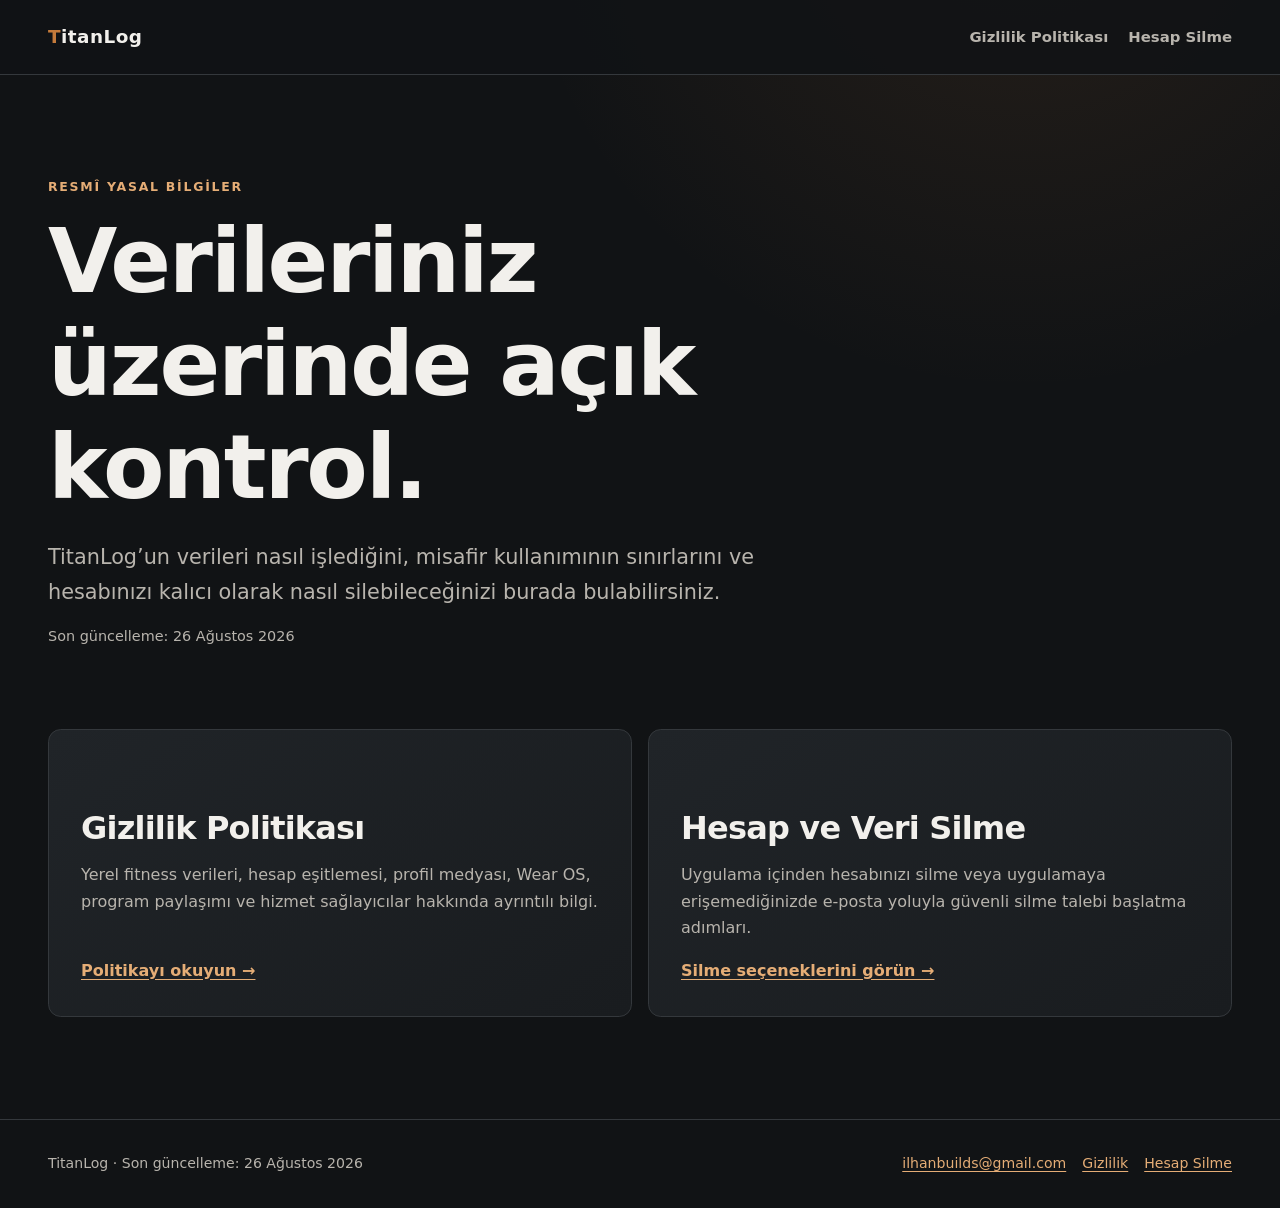
==== index.html @ ce4b29e2 "docs: publish TitanLog legal pages" ====
<!doctype html>
<html lang="tr">
  <head>
    <meta charset="utf-8" />
    <meta name="viewport" content="width=device-width, initial-scale=1" />
    <meta name="color-scheme" content="dark" />
    <meta name="theme-color" content="#111315" />
    <meta
      name="description"
      content="TitanLog resmi gizlilik politikası ve hesap silme bilgileri."
    />
    <title>TitanLog Yasal Bilgiler</title>
    <link rel="stylesheet" href="assets/styles.css" />
  </head>
  <body>
    <a class="skip-link" href="#main">İçeriğe geç</a>
    <header class="site-header">
      <div class="header-inner">
        <a class="brand" href="./"><span class="brand-mark">T</span>itanLog</a>
        <nav aria-label="Yasal sayfalar">
          <ul>
            <li><a href="privacy/">Gizlilik Politikası</a></li>
            <li><a href="account-deletion/">Hesap Silme</a></li>
          </ul>
        </nav>
      </div>
    </header>
    <main class="page" id="main">
      <section class="hero">
        <p class="eyebrow">Resmî yasal bilgiler</p>
        <h1>Verileriniz üzerinde açık kontrol.</h1>
        <p class="lead">
          TitanLog’un verileri nasıl işlediğini, misafir kullanımının sınırlarını
          ve hesabınızı kalıcı olarak nasıl silebileceğinizi burada bulabilirsiniz.
        </p>
        <p class="meta">Son güncelleme: 26 Ağustos 2026</p>
      </section>
      <section class="grid" aria-label="Yasal belgeler">
        <article class="card">
          <h2>Gizlilik Politikası</h2>
          <p>
            Yerel fitness verileri, hesap eşitlemesi, profil medyası, Wear OS,
            program paylaşımı ve hizmet sağlayıcılar hakkında ayrıntılı bilgi.
          </p>
          <a class="card-link" href="privacy/">Politikayı okuyun →</a>
        </article>
        <article class="card">
          <h2>Hesap ve Veri Silme</h2>
          <p>
            Uygulama içinden hesabınızı silme veya uygulamaya erişemediğinizde
            e-posta yoluyla güvenli silme talebi başlatma adımları.
          </p>
          <a class="card-link" href="account-deletion/">Silme seçeneklerini görün →</a>
        </article>
      </section>
    </main>
    <footer class="site-footer">
      <div class="footer-inner">
        <p>TitanLog · Son güncelleme: 26 Ağustos 2026</p>
        <div class="footer-links">
          <a href="mailto:ilhanbuilds@gmail.com">ilhanbuilds@gmail.com</a>
          <a href="privacy/">Gizlilik</a>
          <a href="account-deletion/">Hesap Silme</a>
        </div>
      </div>
    </footer>
  </body>
</html>
---- assets/styles.css ----
:root {
  color-scheme: dark;
  --bg: #111315;
  --surface: #191c1f;
  --surface-raised: #202428;
  --text: #f2f0ec;
  --muted: #b8b4ad;
  --accent: #c47a3b;
  --accent-soft: #e5ad76;
  --line: #34383c;
  --success: #a6c49a;
  --danger: #e1a09a;
  --max: 74rem;
  font-family: Inter, ui-sans-serif, system-ui, -apple-system, BlinkMacSystemFont,
    "Segoe UI", sans-serif;
  font-synthesis: none;
  text-rendering: optimizeLegibility;
}

* {
  box-sizing: border-box;
}

html {
  scroll-behavior: smooth;
}

body {
  min-width: 18rem;
  margin: 0;
  background:
    radial-gradient(circle at 80% -10%, rgb(196 122 59 / 12%), transparent 32rem),
    var(--bg);
  color: var(--text);
  line-height: 1.65;
}

a {
  color: var(--accent-soft);
  text-underline-offset: 0.2em;
}

a:hover {
  color: #f1c59d;
}

a:focus-visible,
summary:focus-visible {
  outline: 0.18rem solid var(--accent-soft);
  outline-offset: 0.25rem;
  border-radius: 0.15rem;
}

.skip-link {
  position: fixed;
  z-index: 10;
  top: 0.75rem;
  left: 0.75rem;
  padding: 0.65rem 0.85rem;
  transform: translateY(-200%);
  border-radius: 0.4rem;
  background: var(--text);
  color: var(--bg);
}

.skip-link:focus {
  transform: translateY(0);
}

.site-header {
  border-bottom: 1px solid var(--line);
  background: rgb(17 19 21 / 88%);
}

.header-inner,
.footer-inner,
.page {
  width: min(100% - 2rem, var(--max));
  margin-inline: auto;
}

.header-inner {
  display: flex;
  align-items: center;
  justify-content: space-between;
  gap: 1.25rem;
  min-height: 4.6rem;
}

.brand {
  color: var(--text);
  font-size: 1.15rem;
  font-weight: 760;
  letter-spacing: 0.025em;
  text-decoration: none;
}

.brand-mark {
  color: var(--accent);
}

nav ul {
  display: flex;
  flex-wrap: wrap;
  gap: 0.5rem 1.25rem;
  margin: 0;
  padding: 0;
  list-style: none;
}

nav a {
  color: var(--muted);
  font-size: 0.93rem;
  font-weight: 620;
  text-decoration: none;
}

nav a[aria-current="page"] {
  color: var(--accent-soft);
}

.page {
  padding-block: clamp(3rem, 8vw, 6.5rem);
}

.hero {
  max-width: 56rem;
  margin-bottom: clamp(2.5rem, 7vw, 5rem);
}

.eyebrow {
  margin: 0 0 0.75rem;
  color: var(--accent-soft);
  font-size: 0.78rem;
  font-weight: 750;
  letter-spacing: 0.14em;
  text-transform: uppercase;
}

h1,
h2,
h3 {
  margin-block: 0;
  line-height: 1.15;
  letter-spacing: -0.025em;
}

h1 {
  max-width: 19ch;
  font-size: clamp(2.45rem, 8vw, 5.6rem);
}

h2 {
  margin-top: 3rem;
  font-size: clamp(1.45rem, 3vw, 2rem);
}

h3 {
  font-size: 1.08rem;
}

.lead {
  max-width: 46rem;
  margin: 1.35rem 0 0;
  color: var(--muted);
  font-size: clamp(1.05rem, 2.2vw, 1.3rem);
}

.meta {
  margin-top: 1rem;
  color: var(--muted);
  font-size: 0.9rem;
}

.grid {
  display: grid;
  grid-template-columns: repeat(2, minmax(0, 1fr));
  gap: 1rem;
}

.card,
.callout,
.steps {
  border: 1px solid var(--line);
  border-radius: 0.8rem;
  background: linear-gradient(145deg, var(--surface-raised), var(--surface));
}

.card {
  display: flex;
  flex-direction: column;
  min-height: 14rem;
  padding: clamp(1.25rem, 4vw, 2rem);
}

.card p {
  flex: 1;
  color: var(--muted);
}

.card-link {
  font-weight: 720;
}

.prose {
  max-width: 52rem;
}

.prose p,
.prose li {
  color: #d7d3cd;
}

.prose ul,
.prose ol {
  padding-left: 1.4rem;
}

.prose li + li {
  margin-top: 0.45rem;
}

.callout {
  margin-block: 2rem;
  padding: clamp(1.2rem, 4vw, 1.75rem);
  border-left: 0.3rem solid var(--accent);
}

.callout p:first-child,
.callout h2:first-child,
.callout h3:first-child {
  margin-top: 0;
}

.callout p:last-child {
  margin-bottom: 0;
}

.callout.important {
  background: linear-gradient(145deg, rgb(196 122 59 / 17%), var(--surface));
}

.mail-action {
  display: inline-flex;
  align-items: center;
  justify-content: center;
  min-height: 3rem;
  margin-top: 0.5rem;
  padding: 0.7rem 1rem;
  border-radius: 0.5rem;
  background: var(--accent);
  color: #160f09;
  font-weight: 780;
  text-decoration: none;
}

.mail-action:hover {
  background: #dc9659;
  color: #160f09;
}

.steps {
  padding: clamp(1.2rem, 4vw, 2rem);
  counter-reset: step;
  list-style: none;
}

.steps li {
  position: relative;
  padding-left: 3rem;
  counter-increment: step;
}

.steps li::before {
  position: absolute;
  top: -0.1rem;
  left: 0;
  display: grid;
  width: 2rem;
  height: 2rem;
  place-items: center;
  border: 1px solid var(--accent);
  border-radius: 50%;
  color: var(--accent-soft);
  content: counter(step);
  font-weight: 750;
}

.site-footer {
  border-top: 1px solid var(--line);
  color: var(--muted);
}

.footer-inner {
  display: flex;
  justify-content: space-between;
  gap: 1rem 2rem;
  padding-block: 2rem;
  font-size: 0.88rem;
}

.footer-inner p {
  margin: 0;
}

.footer-links {
  display: flex;
  flex-wrap: wrap;
  gap: 0.5rem 1rem;
}

code {
  padding: 0.1em 0.3em;
  border-radius: 0.25rem;
  background: #292d31;
  font-size: 0.92em;
}

@media (max-width: 42rem) {
  .header-inner,
  .footer-inner {
    align-items: flex-start;
    flex-direction: column;
  }

  .header-inner {
    padding-block: 1rem;
  }

  .grid {
    grid-template-columns: 1fr;
  }

  .footer-inner {
    padding-block: 1.5rem;
  }
}

@media (prefers-reduced-motion: reduce) {
  html {
    scroll-behavior: auto;
  }
}
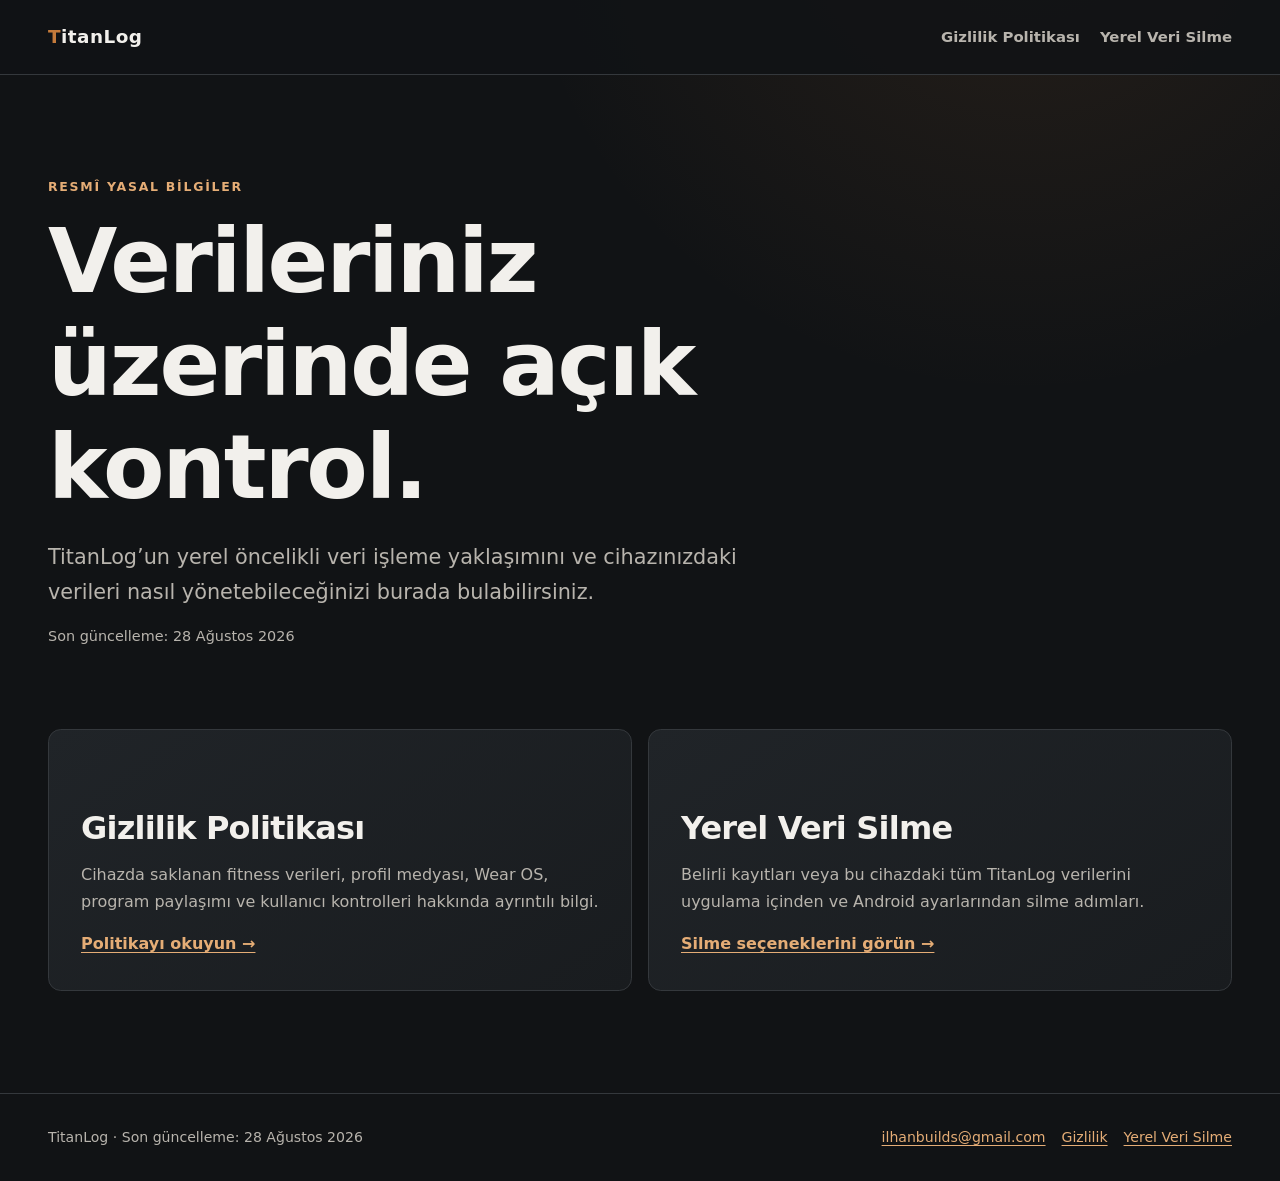
==== commit ad4e8d13: "docs: update legal pages for local-first architecture" ====
--- a/index.html
+++ b/index.html
@@ -5,9 +5,10 @@
     <meta name="viewport" content="width=device-width, initial-scale=1" />
     <meta name="color-scheme" content="dark" />
     <meta name="theme-color" content="#111315" />
+    <link rel="icon" href="data:," />
     <meta
       name="description"
-      content="TitanLog resmi gizlilik politikası ve hesap silme bilgileri."
+      content="TitanLog resmi gizlilik politikası ve yerel veri silme bilgileri."
     />
     <title>TitanLog Yasal Bilgiler</title>
     <link rel="stylesheet" href="assets/styles.css" />
@@ -20,7 +21,7 @@
         <nav aria-label="Yasal sayfalar">
           <ul>
             <li><a href="privacy/">Gizlilik Politikası</a></li>
-            <li><a href="account-deletion/">Hesap Silme</a></li>
+            <li><a href="account-deletion/">Yerel Veri Silme</a></li>
           </ul>
         </nav>
       </div>
@@ -30,25 +31,25 @@
         <p class="eyebrow">Resmî yasal bilgiler</p>
         <h1>Verileriniz üzerinde açık kontrol.</h1>
         <p class="lead">
-          TitanLog’un verileri nasıl işlediğini, misafir kullanımının sınırlarını
-          ve hesabınızı kalıcı olarak nasıl silebileceğinizi burada bulabilirsiniz.
+          TitanLog’un yerel öncelikli veri işleme yaklaşımını ve cihazınızdaki
+          verileri nasıl yönetebileceğinizi burada bulabilirsiniz.
         </p>
-        <p class="meta">Son güncelleme: 26 Ağustos 2026</p>
+        <p class="meta">Son güncelleme: 28 Ağustos 2026</p>
       </section>
       <section class="grid" aria-label="Yasal belgeler">
         <article class="card">
           <h2>Gizlilik Politikası</h2>
           <p>
-            Yerel fitness verileri, hesap eşitlemesi, profil medyası, Wear OS,
-            program paylaşımı ve hizmet sağlayıcılar hakkında ayrıntılı bilgi.
+            Cihazda saklanan fitness verileri, profil medyası, Wear OS,
+            program paylaşımı ve kullanıcı kontrolleri hakkında ayrıntılı bilgi.
           </p>
           <a class="card-link" href="privacy/">Politikayı okuyun →</a>
         </article>
         <article class="card">
-          <h2>Hesap ve Veri Silme</h2>
+          <h2>Yerel Veri Silme</h2>
           <p>
-            Uygulama içinden hesabınızı silme veya uygulamaya erişemediğinizde
-            e-posta yoluyla güvenli silme talebi başlatma adımları.
+            Belirli kayıtları veya bu cihazdaki tüm TitanLog verilerini uygulama
+            içinden ve Android ayarlarından silme adımları.
           </p>
           <a class="card-link" href="account-deletion/">Silme seçeneklerini görün →</a>
         </article>
@@ -56,11 +57,11 @@
     </main>
     <footer class="site-footer">
       <div class="footer-inner">
-        <p>TitanLog · Son güncelleme: 26 Ağustos 2026</p>
+        <p>TitanLog · Son güncelleme: 28 Ağustos 2026</p>
         <div class="footer-links">
           <a href="mailto:ilhanbuilds@gmail.com">ilhanbuilds@gmail.com</a>
           <a href="privacy/">Gizlilik</a>
-          <a href="account-deletion/">Hesap Silme</a>
+          <a href="account-deletion/">Yerel Veri Silme</a>
         </div>
       </div>
     </footer>
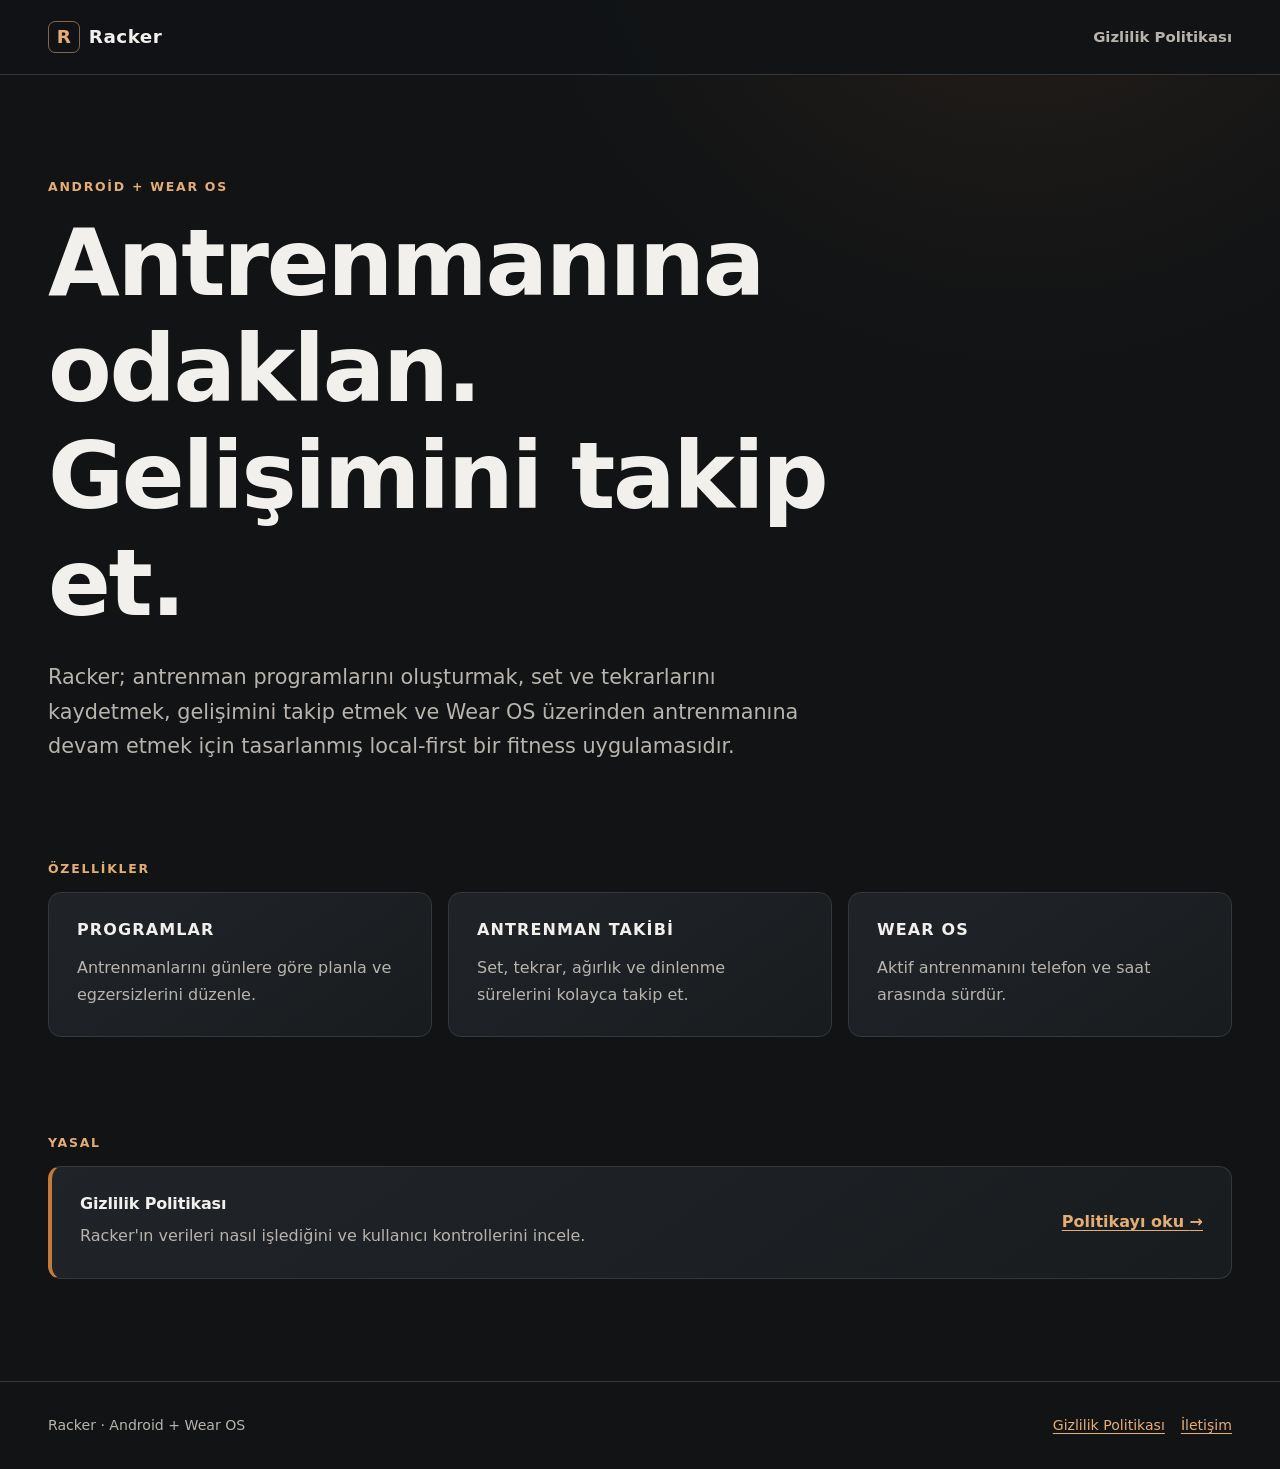
==== commit c018e5bf: "docs: complete Racker legal rebrand" ====
--- a/index.html
+++ b/index.html
@@ -5,65 +5,47 @@
     <meta name="viewport" content="width=device-width, initial-scale=1" />
     <meta name="color-scheme" content="dark" />
     <meta name="theme-color" content="#111315" />
+    <meta name="description" content="Racker, Android ve Wear OS için local-first antrenman programı ve ilerleme takip uygulamasıdır." />
+    <meta property="og:type" content="website" />
+    <meta property="og:locale" content="tr_TR" />
+    <meta property="og:title" content="Racker — Antrenmanına odaklan" />
+    <meta property="og:description" content="Antrenman programlarını oluştur, set ve tekrarlarını kaydet, gelişimini telefon ve Wear OS üzerinden takip et." />
+    <meta property="og:url" content="https://ilhanbuilds.github.io/Racker-Legal/" />
+    <link rel="canonical" href="https://ilhanbuilds.github.io/Racker-Legal/" />
     <link rel="icon" href="data:," />
-    <meta
-      name="description"
-      content="TitanLog resmi gizlilik politikası ve yerel veri silme bilgileri."
-    />
-    <title>TitanLog Yasal Bilgiler</title>
+    <title>Racker — Antrenmanına odaklan</title>
     <link rel="stylesheet" href="assets/styles.css" />
   </head>
   <body>
     <a class="skip-link" href="#main">İçeriğe geç</a>
     <header class="site-header">
       <div class="header-inner">
-        <a class="brand" href="./"><span class="brand-mark">T</span>itanLog</a>
-        <nav aria-label="Yasal sayfalar">
-          <ul>
-            <li><a href="privacy/">Gizlilik Politikası</a></li>
-            <li><a href="account-deletion/">Yerel Veri Silme</a></li>
-          </ul>
-        </nav>
+        <a class="brand" href="./" aria-label="Racker ana sayfa"><span class="brand-mark" aria-hidden="true">R</span><span>Racker</span></a>
+        <nav aria-label="Ana navigasyon"><ul><li><a href="privacy/">Gizlilik Politikası</a></li></ul></nav>
       </div>
     </header>
     <main class="page" id="main">
-      <section class="hero">
-        <p class="eyebrow">Resmî yasal bilgiler</p>
-        <h1>Verileriniz üzerinde açık kontrol.</h1>
-        <p class="lead">
-          TitanLog’un yerel öncelikli veri işleme yaklaşımını ve cihazınızdaki
-          verileri nasıl yönetebileceğinizi burada bulabilirsiniz.
-        </p>
-        <p class="meta">Son güncelleme: 28 Ağustos 2026</p>
+      <section class="hero" aria-labelledby="hero-title">
+        <p class="eyebrow">Android + Wear OS</p>
+        <h1 id="hero-title">Antrenmanına odaklan.<br />Gelişimini takip et.</h1>
+        <p class="lead">Racker; antrenman programlarını oluşturmak, set ve tekrarlarını kaydetmek, gelişimini takip etmek ve Wear OS üzerinden antrenmanına devam etmek için tasarlanmış local-first bir fitness uygulamasıdır.</p>
       </section>
-      <section class="grid" aria-label="Yasal belgeler">
-        <article class="card">
-          <h2>Gizlilik Politikası</h2>
-          <p>
-            Cihazda saklanan fitness verileri, profil medyası, Wear OS,
-            program paylaşımı ve kullanıcı kontrolleri hakkında ayrıntılı bilgi.
-          </p>
-          <a class="card-link" href="privacy/">Politikayı okuyun →</a>
-        </article>
-        <article class="card">
-          <h2>Yerel Veri Silme</h2>
-          <p>
-            Belirli kayıtları veya bu cihazdaki tüm TitanLog verilerini uygulama
-            içinden ve Android ayarlarından silme adımları.
-          </p>
-          <a class="card-link" href="account-deletion/">Silme seçeneklerini görün →</a>
+      <section aria-labelledby="features-title">
+        <p class="section-label" id="features-title">Özellikler</p>
+        <div class="feature-grid">
+          <article class="card"><h2>Programlar</h2><p>Antrenmanlarını günlere göre planla ve egzersizlerini düzenle.</p></article>
+          <article class="card"><h2>Antrenman Takibi</h2><p>Set, tekrar, ağırlık ve dinlenme sürelerini kolayca takip et.</p></article>
+          <article class="card"><h2>Wear OS</h2><p>Aktif antrenmanını telefon ve saat arasında sürdür.</p></article>
+        </div>
+      </section>
+      <section class="legal-section" aria-labelledby="legal-title">
+        <p class="section-label">Yasal</p>
+        <article class="card legal-card">
+          <div><h2 id="legal-title">Gizlilik Politikası</h2><p>Racker'ın verileri nasıl işlediğini ve kullanıcı kontrollerini incele.</p></div>
+          <a class="card-link" href="privacy/" aria-label="Racker Gizlilik Politikası'nı oku">Politikayı oku <span aria-hidden="true">→</span></a>
         </article>
       </section>
     </main>
-    <footer class="site-footer">
-      <div class="footer-inner">
-        <p>TitanLog · Son güncelleme: 28 Ağustos 2026</p>
-        <div class="footer-links">
-          <a href="mailto:ilhanbuilds@gmail.com">ilhanbuilds@gmail.com</a>
-          <a href="privacy/">Gizlilik</a>
-          <a href="account-deletion/">Yerel Veri Silme</a>
-        </div>
-      </div>
-    </footer>
+    <footer class="site-footer"><div class="footer-inner"><p>Racker · Android + Wear OS</p><div class="footer-links"><a href="privacy/">Gizlilik Politikası</a><a href="mailto:ilhanbuilds@gmail.com">İletişim</a></div></div></footer>
   </body>
 </html>
--- a/assets/styles.css
+++ b/assets/styles.css
@@ -8,336 +8,72 @@
   --accent: #c47a3b;
   --accent-soft: #e5ad76;
   --line: #34383c;
-  --success: #a6c49a;
-  --danger: #e1a09a;
   --max: 74rem;
-  font-family: Inter, ui-sans-serif, system-ui, -apple-system, BlinkMacSystemFont,
-    "Segoe UI", sans-serif;
+  font-family: Inter, ui-sans-serif, system-ui, -apple-system, BlinkMacSystemFont, "Segoe UI", sans-serif;
   font-synthesis: none;
   text-rendering: optimizeLegibility;
 }
 
-* {
-  box-sizing: border-box;
-}
-
-html {
-  scroll-behavior: smooth;
-}
-
+* { box-sizing: border-box; }
+html { scroll-behavior: smooth; }
 body {
   min-width: 18rem;
   margin: 0;
-  background:
-    radial-gradient(circle at 80% -10%, rgb(196 122 59 / 12%), transparent 32rem),
-    var(--bg);
+  background: radial-gradient(circle at 80% -10%, rgb(196 122 59 / 12%), transparent 32rem), var(--bg);
   color: var(--text);
   line-height: 1.65;
 }
+a { color: var(--accent-soft); text-underline-offset: 0.2em; }
+a:hover { color: #f1c59d; }
+a:focus-visible { outline: 0.18rem solid var(--accent-soft); outline-offset: 0.25rem; border-radius: 0.15rem; }
+.skip-link { position: fixed; z-index: 10; top: 0.75rem; left: 0.75rem; padding: 0.65rem 0.85rem; transform: translateY(-200%); border-radius: 0.4rem; background: var(--text); color: var(--bg); }
+.skip-link:focus { transform: translateY(0); }
+.site-header { border-bottom: 1px solid var(--line); background: rgb(17 19 21 / 88%); }
+.header-inner, .footer-inner, .page { width: min(100% - 2rem, var(--max)); margin-inline: auto; }
+.header-inner { display: flex; align-items: center; justify-content: space-between; gap: 1.25rem; min-height: 4.6rem; }
+.brand { display: inline-flex; align-items: center; gap: 0.55rem; color: var(--text); font-size: 1.15rem; font-weight: 760; letter-spacing: 0.025em; text-decoration: none; }
+.brand-mark { display: grid; width: 2rem; height: 2rem; place-items: center; border: 1px solid rgb(229 173 118 / 55%); border-radius: 0.45rem; color: var(--accent-soft); }
+nav ul { display: flex; flex-wrap: wrap; gap: 0.5rem 1.25rem; margin: 0; padding: 0; list-style: none; }
+nav a { color: var(--muted); font-size: 0.93rem; font-weight: 620; text-decoration: none; }
+nav a[aria-current="page"] { color: var(--accent-soft); }
+.page { padding-block: clamp(3rem, 8vw, 6.5rem); }
+.hero { max-width: 58rem; margin-bottom: clamp(3.5rem, 8vw, 6rem); }
+.policy-hero { max-width: 56rem; }
+.eyebrow, .section-label { margin: 0 0 0.75rem; color: var(--accent-soft); font-size: 0.78rem; font-weight: 750; letter-spacing: 0.14em; text-transform: uppercase; }
+h1, h2 { margin-block: 0; line-height: 1.15; letter-spacing: -0.025em; }
+h1 { max-width: 20ch; font-size: clamp(2.7rem, 8vw, 5.8rem); }
+.policy-hero h1 { font-size: clamp(2.45rem, 7vw, 5rem); }
+h2 { margin-top: 3rem; font-size: clamp(1.4rem, 3vw, 1.95rem); }
+.lead { max-width: 48rem; margin: 1.5rem 0 0; color: var(--muted); font-size: clamp(1.05rem, 2.2vw, 1.3rem); }
+.meta { margin-top: 1rem; color: var(--muted); font-size: 0.9rem; }
+.feature-grid { display: grid; grid-template-columns: repeat(3, minmax(0, 1fr)); gap: 1rem; }
+.card, .callout { border: 1px solid var(--line); border-radius: 0.8rem; background: linear-gradient(145deg, var(--surface-raised), var(--surface)); }
+.card { padding: clamp(1.25rem, 3vw, 1.75rem); }
+.card h2 { margin-top: 0; font-size: 1rem; letter-spacing: 0.07em; text-transform: uppercase; }
+.card p { margin-bottom: 0; color: var(--muted); }
+.legal-section { margin-top: clamp(3.5rem, 8vw, 6rem); }
+.legal-card { display: flex; align-items: center; justify-content: space-between; gap: 1.5rem 3rem; border-left: 0.3rem solid var(--accent); }
+.legal-card h2 { letter-spacing: -0.01em; text-transform: none; }
+.legal-card p { margin-top: 0.65rem; }
+.card-link { flex: none; font-weight: 720; }
+.prose { max-width: 52rem; }
+.prose p, .prose li { color: #d7d3cd; }
+.prose ul { padding-left: 1.4rem; }
+.prose li + li { margin-top: 0.45rem; }
+.callout { margin-block: 2rem; padding: clamp(1.2rem, 4vw, 1.75rem); border-left: 0.3rem solid var(--accent); }
+.callout p:first-child { margin-top: 0; }
+.callout p:last-child { margin-bottom: 0; }
+.callout.important { background: linear-gradient(145deg, rgb(196 122 59 / 17%), var(--surface)); }
+.site-footer { border-top: 1px solid var(--line); color: var(--muted); }
+.footer-inner { display: flex; justify-content: space-between; gap: 1rem 2rem; padding-block: 2rem; font-size: 0.88rem; }
+.footer-inner p { margin: 0; }
+.footer-links { display: flex; flex-wrap: wrap; gap: 0.5rem 1rem; }
+code { padding: 0.1em 0.3em; border-radius: 0.25rem; background: #292d31; font-size: 0.92em; }
 
-a {
-  color: var(--accent-soft);
-  text-underline-offset: 0.2em;
+@media (max-width: 48rem) { .feature-grid { grid-template-columns: 1fr; } }
+@media (max-width: 42rem) {
+  .header-inner, .footer-inner, .legal-card { align-items: flex-start; flex-direction: column; }
+  .header-inner { padding-block: 1rem; }
+  .footer-inner { padding-block: 1.5rem; }
 }
-
-a:hover {
-  color: #f1c59d;
-}
-
-a:focus-visible,
-summary:focus-visible {
-  outline: 0.18rem solid var(--accent-soft);
-  outline-offset: 0.25rem;
-  border-radius: 0.15rem;
-}
-
-.skip-link {
-  position: fixed;
-  z-index: 10;
-  top: 0.75rem;
-  left: 0.75rem;
-  padding: 0.65rem 0.85rem;
-  transform: translateY(-200%);
-  border-radius: 0.4rem;
-  background: var(--text);
-  color: var(--bg);
-}
-
-.skip-link:focus {
-  transform: translateY(0);
-}
-
-.site-header {
-  border-bottom: 1px solid var(--line);
-  background: rgb(17 19 21 / 88%);
-}
-
-.header-inner,
-.footer-inner,
-.page {
-  width: min(100% - 2rem, var(--max));
-  margin-inline: auto;
-}
-
-.header-inner {
-  display: flex;
-  align-items: center;
-  justify-content: space-between;
-  gap: 1.25rem;
-  min-height: 4.6rem;
-}
-
-.brand {
-  color: var(--text);
-  font-size: 1.15rem;
-  font-weight: 760;
-  letter-spacing: 0.025em;
-  text-decoration: none;
-}
-
-.brand-mark {
-  color: var(--accent);
-}
-
-nav ul {
-  display: flex;
-  flex-wrap: wrap;
-  gap: 0.5rem 1.25rem;
-  margin: 0;
-  padding: 0;
-  list-style: none;
-}
-
-nav a {
-  color: var(--muted);
-  font-size: 0.93rem;
-  font-weight: 620;
-  text-decoration: none;
-}
-
-nav a[aria-current="page"] {
-  color: var(--accent-soft);
-}
-
-.page {
-  padding-block: clamp(3rem, 8vw, 6.5rem);
-}
-
-.hero {
-  max-width: 56rem;
-  margin-bottom: clamp(2.5rem, 7vw, 5rem);
-}
-
-.eyebrow {
-  margin: 0 0 0.75rem;
-  color: var(--accent-soft);
-  font-size: 0.78rem;
-  font-weight: 750;
-  letter-spacing: 0.14em;
-  text-transform: uppercase;
-}
-
-h1,
-h2,
-h3 {
-  margin-block: 0;
-  line-height: 1.15;
-  letter-spacing: -0.025em;
-}
-
-h1 {
-  max-width: 19ch;
-  font-size: clamp(2.45rem, 8vw, 5.6rem);
-}
-
-h2 {
-  margin-top: 3rem;
-  font-size: clamp(1.45rem, 3vw, 2rem);
-}
-
-h3 {
-  font-size: 1.08rem;
-}
-
-.lead {
-  max-width: 46rem;
-  margin: 1.35rem 0 0;
-  color: var(--muted);
-  font-size: clamp(1.05rem, 2.2vw, 1.3rem);
-}
-
-.meta {
-  margin-top: 1rem;
-  color: var(--muted);
-  font-size: 0.9rem;
-}
-
-.grid {
-  display: grid;
-  grid-template-columns: repeat(2, minmax(0, 1fr));
-  gap: 1rem;
-}
-
-.card,
-.callout,
-.steps {
-  border: 1px solid var(--line);
-  border-radius: 0.8rem;
-  background: linear-gradient(145deg, var(--surface-raised), var(--surface));
-}
-
-.card {
-  display: flex;
-  flex-direction: column;
-  min-height: 14rem;
-  padding: clamp(1.25rem, 4vw, 2rem);
-}
-
-.card p {
-  flex: 1;
-  color: var(--muted);
-}
-
-.card-link {
-  font-weight: 720;
-}
-
-.prose {
-  max-width: 52rem;
-}
-
-.prose p,
-.prose li {
-  color: #d7d3cd;
-}
-
-.prose ul,
-.prose ol {
-  padding-left: 1.4rem;
-}
-
-.prose li + li {
-  margin-top: 0.45rem;
-}
-
-.callout {
-  margin-block: 2rem;
-  padding: clamp(1.2rem, 4vw, 1.75rem);
-  border-left: 0.3rem solid var(--accent);
-}
-
-.callout p:first-child,
-.callout h2:first-child,
-.callout h3:first-child {
-  margin-top: 0;
-}
-
-.callout p:last-child {
-  margin-bottom: 0;
-}
-
-.callout.important {
-  background: linear-gradient(145deg, rgb(196 122 59 / 17%), var(--surface));
-}
-
-.mail-action {
-  display: inline-flex;
-  align-items: center;
-  justify-content: center;
-  min-height: 3rem;
-  margin-top: 0.5rem;
-  padding: 0.7rem 1rem;
-  border-radius: 0.5rem;
-  background: var(--accent);
-  color: #160f09;
-  font-weight: 780;
-  text-decoration: none;
-}
-
-.mail-action:hover {
-  background: #dc9659;
-  color: #160f09;
-}
-
-.steps {
-  padding: clamp(1.2rem, 4vw, 2rem);
-  counter-reset: step;
-  list-style: none;
-}
-
-.steps li {
-  position: relative;
-  padding-left: 3rem;
-  counter-increment: step;
-}
-
-.steps li::before {
-  position: absolute;
-  top: -0.1rem;
-  left: 0;
-  display: grid;
-  width: 2rem;
-  height: 2rem;
-  place-items: center;
-  border: 1px solid var(--accent);
-  border-radius: 50%;
-  color: var(--accent-soft);
-  content: counter(step);
-  font-weight: 750;
-}
-
-.site-footer {
-  border-top: 1px solid var(--line);
-  color: var(--muted);
-}
-
-.footer-inner {
-  display: flex;
-  justify-content: space-between;
-  gap: 1rem 2rem;
-  padding-block: 2rem;
-  font-size: 0.88rem;
-}
-
-.footer-inner p {
-  margin: 0;
-}
-
-.footer-links {
-  display: flex;
-  flex-wrap: wrap;
-  gap: 0.5rem 1rem;
-}
-
-code {
-  padding: 0.1em 0.3em;
-  border-radius: 0.25rem;
-  background: #292d31;
-  font-size: 0.92em;
-}
-
-@media (max-width: 42rem) {
-  .header-inner,
-  .footer-inner {
-    align-items: flex-start;
-    flex-direction: column;
-  }
-
-  .header-inner {
-    padding-block: 1rem;
-  }
-
-  .grid {
-    grid-template-columns: 1fr;
-  }
-
-  .footer-inner {
-    padding-block: 1.5rem;
-  }
-}
-
-@media (prefers-reduced-motion: reduce) {
-  html {
-    scroll-behavior: auto;
-  }
-}
+@media (prefers-reduced-motion: reduce) { html { scroll-behavior: auto; } }
